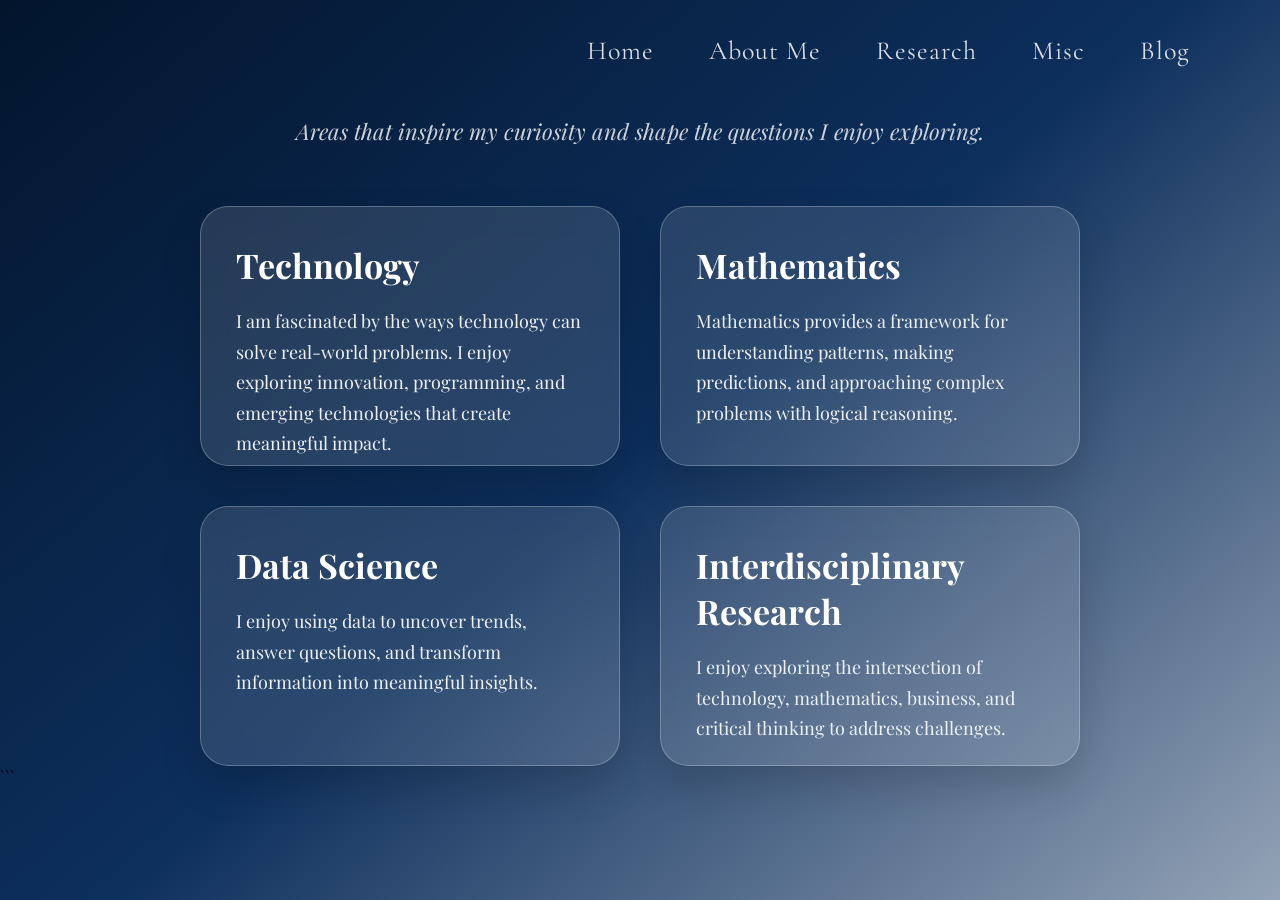
==== research.html @ 1c43e142 "Add full website" ====
<!DOCTYPE html>
<html lang="en">

<head>

<meta charset="UTF-8">

<meta name="viewport" content="width=device-width, initial-scale=1.0">

<title>Research | Sanvi Inturi</title>

<link rel="stylesheet" href="style.css">

<link rel="preconnect" href="https://fonts.googleapis.com">

<link rel="preconnect" href="https://fonts.gstatic.com" crossorigin>

<link href="https://fonts.googleapis.com/css2?family=Cormorant+Garamond:wght@500;700&family=Playfair+Display:wght@700;900&display=swap" rel="stylesheet">

</head>

<body>

<header>

<nav>

<a href="index.html">Home</a>

<a href="about.html">About Me</a>

<a href="research.html">Research</a>

<a href="miscellaneous.html">Misc</a>

<a href="blog.html">Blog</a>

</nav>

</header>

<p class="research-subtitle">

Areas that inspire my curiosity and shape the questions I enjoy exploring.

</p>


<section class="research-container">

<div class="interest-card i1">

<h2>Technology</h2>

<p>

I am fascinated by the ways technology can solve real-world problems. I enjoy exploring innovation, programming, and emerging technologies that create meaningful impact.

</p>

</div>


<div class="interest-card i2">

<h2>Mathematics</h2>

<p>

Mathematics provides a framework for understanding patterns, making predictions, and approaching complex problems with logical reasoning.

</p>

</div>


<div class="interest-card i3">

<h2>Data Science</h2>

<p>

I enjoy using data to uncover trends, answer questions, and transform information into meaningful insights.

</p>

</div>


<div class="interest-card i4">

<h2>Interdisciplinary Research</h2>

<p>

I enjoy exploring the intersection of technology, mathematics, business, and critical thinking to address challenges.

</p>

</div>

</section>

</body>

</html>
```
---- style.css ----
*{
    margin:0;
    padding:0;
    box-sizing:border-box;
}

body{

min-height:100vh;

font-family:'Playfair Display', serif;

background:linear-gradient(
140deg,
#03152d 0%,
#0d2f5c 50%,
#ffffff 140%
);

background-repeat:no-repeat;

overflow-x:hidden;
}

/* NAVIGATION */

header{

    padding:35px 90px;
}

nav{

    display:flex;

    justify-content:flex-end;

    gap:55px;
}

nav a{

    text-decoration:none;

    font-family:'Cormorant Garamond', serif;

    font-size:26px;

    color:rgba(255,255,255,0.85);

    letter-spacing:1px;

    transition:0.3s ease;
}

nav a:hover{

    color:white;

    transform:translateY(-2px);
}


/* HOMEPAGE LAYOUT */

.hero{

    height:80vh;

    display:flex;

    justify-content:space-between;

    align-items:center;

    padding:0 100px;
}


/* LEFT SIDE */

.left-side{

    width:55%;
}

.left-side h1{

    font-size:120px;

    line-height:0.9;

    color:white;

    letter-spacing:6px;
}

.left-side p{

    margin-top:25px;

    font-size:26px;

    color:white;

    font-style:italic;
}


/* RIGHT SIDE */

.right-side{

    display:flex;

    justify-content:center;

    align-items:center;

    position:relative;
}


/* GLOW */

.right-side::before{

    content:"";

    position:absolute;

    width:420px;

    height:420px;

    border-radius:50%;

    background:rgba(255,255,255,0.12);

    filter:blur(25px);

    z-index:0;
}


/* PHOTO */

.right-side img{

    width:380px;

    height:380px;

    border-radius:50%;

    object-fit:cover;

    border:10px solid white;

    box-shadow:0 15px 40px rgba(0,0,0,0.25);

    position:relative;

    z-index:1;

    opacity:0;

    transform:scale(.96);

    animation:fadeInPhoto 1.4s ease-out forwards;
}


/* PHOTO ANIMATION */

@keyframes fadeInPhoto{

    0%{

        opacity:0;

        transform:scale(.96);
    }

    100%{

        opacity:1;

        transform:scale(1);
    }
}

.page-title{

text-align:center;

margin-top:40px;

font-size:55px;

color:white;
}

/* ABOUT */

.card-stack{

height:70vh;

display:flex;

justify-content:center;

align-items:center;

gap:40px;
}

.card{

width:280px;

height:420px;

background:white;

border-radius:20px;

padding:20px;

box-shadow:0 20px 40px rgba(0,0,0,.2);

opacity:0;

animation:fallIn 1s forwards;
}

.c1{animation-delay:.2s;}

.c2{animation-delay:.5s;}

.c3{animation-delay:.8s;}

.card:hover{

transform:translateY(-15px);

transition:.3s;
}

/* RESEARCH */

.research-grid{

display:flex;

justify-content:center;

gap:35px;

margin-top:70px;
}

.research-card{

width:320px;

height:450px;

background:rgba(255,255,255,.1);

backdrop-filter:blur(10px);

border-radius:25px;

padding:20px;

transition:.3s;
}

.research-card:hover{

transform:translateY(-12px);
}

/* MISC */

.moodboard{

display:grid;

grid-template-columns:repeat(3,220px);

gap:25px;

justify-content:center;

margin-top:60px;
}

.moodbox{

height:220px;

background:white;

border-radius:20px;

transition:.3s;
}

.tall{

height:340px;
}

.wide{

width:465px;
}

.moodbox:hover{

transform:scale(1.04);
}

/* BLOG */

.journal{

width:800px;

margin:50px auto;
}

.journal-entry{

background:white;

padding:40px;

border-radius:25px;

margin-bottom:30px;

transition:.3s;
}

.journal-entry:hover{

transform:translateX(12px);
}

/* PLACEHOLDERS */

.image-placeholder{

height:170px;

background:#d8e3f0;

border-radius:15px;

margin-bottom:20px;
}

.text-placeholder{

height:80px;

background:#eef2f7;

border-radius:15px;
}

/* ANIMATION */

@keyframes fallIn{

0%{

opacity:0;

transform:translateY(-80px);
}

100%{

opacity:1;

transform:translateY(0);
}
}

/* ================= BLOG GRID ================= */

 /* ================= BLOG (CLEAN FIX) ================= */

.blog-container{
    display:flex;
    flex-direction:column;
    align-items:center;
    gap:20px;
    margin-top:60px;
}

/* each blog card */
.blog-post{
    width:700px;
    background:rgba(255,255,255,0.12);
    backdrop-filter:blur(10px);
    border-radius:18px;
    padding:20px;
    color:white;
    transition:0.3s;
}

/* clickable header */
.blog-post summary{
    cursor:pointer;
    list-style:none;
}

.blog-post summary h2{
    font-size:24px;
    margin-bottom:8px;
}

.blog-post summary p{
    opacity:0.85;
}

/* remove default arrow */
.blog-post summary::-webkit-details-marker{
    display:none;
}

/* expanded content */
.blog-content{
    margin-top:15px;
    padding-top:15px;
    border-top:1px solid rgba(255,255,255,0.2);
    line-height:1.6;
}

/* hover effect */
.blog-post:hover{
    transform:translateY(-5px);
} 

/* ================= ABOUT PAGE ================= */

.about-title{

text-align:center;

margin-top:35px;

font-size:60px;

letter-spacing:4px;

color:white;
}


.about-container{

height:100vh;

position:relative;
}


/* CARD */

.about-card{

position:absolute;

width:280px;

height:460px;

background:white;

border-radius:25px;

padding:18px;

box-shadow:0 20px 40px rgba(0,0,0,.22);

cursor:pointer;

transition:all .4s ease;

opacity:0;

animation:scatterIn .9s forwards;
}


/* IMAGE */

.about-card img{

width:100%;

height:190px;

object-fit:cover;

border-radius:18px;

margin-bottom:15px;
}


/* TEXT */

.about-card h2{

color:#03152d;

font-size:30px;

margin-bottom:12px;
}

.about-card p{

font-size:16px;

line-height:1.6;

color:#444;
}


/* CARD POSITIONS */

.card1{

top:180px;

left:12%;

transform:rotate(-12deg);

animation-delay:.2s;
}

.card2{

top:90px;

left:34%;

transform:rotate(9deg);

animation-delay:.5s;
}

.card3{

top:250px;

left:54%;

transform:rotate(-7deg);

animation-delay:.8s;
}

.card4{

top:120px;

left:74%;

transform:rotate(10deg);

animation-delay:1.1s;
}


/* HOVER */

.about-card:hover{

transform:translateY(-10px);

box-shadow:0 30px 60px rgba(0,0,0,.28);
}


/* CLICK */

.about-card:active{

transform:scale(1.08) rotate(0deg);

box-shadow:

0 0 40px rgba(255,255,255,.7),

0 0 80px rgba(255,255,255,.35);

z-index:100;
}


/* FALL ANIMATION */

@keyframes scatterIn{

0%{

opacity:0;

transform:translateY(-120px) scale(.8);
}

100%{

opacity:1;
}

}

/* ================= RESEARCH PAGE ================= */

.research-title{

text-align:center;

margin-top:40px;

font-size:60px;

letter-spacing:4px;

color:white;
}


.research-subtitle{

text-align:center;

margin-top:15px;

font-size:22px;

color:rgba(255,255,255,.8);

font-style:italic;
}


/* GRID */

.research-container{

display:grid;

grid-template-columns:repeat(2, 420px);

gap:40px;

justify-content:center;

margin-top:60px;
}


/* GLASS CARDS */

.interest-card{

padding:35px;

height:260px;

background:rgba(255,255,255,.12);

backdrop-filter:blur(14px);

border:1px solid rgba(255,255,255,.25);

border-radius:28px;

box-shadow:0 20px 40px rgba(0,0,0,.15);

opacity:0;

animation:researchAppear 1s forwards;

transition:all .35s ease;
}


/* STAGGERED ENTRANCE */

.i1{animation-delay:.2s;}

.i2{animation-delay:.5s;}

.i3{animation-delay:.8s;}

.i4{animation-delay:1.1s;}


/* HOVER EFFECT */

.interest-card:hover{

transform:translateY(-10px);

border:1px solid white;

box-shadow:

0 0 25px rgba(255,255,255,.2),

0 20px 40px rgba(0,0,0,.18);
}


/* TEXT */

.interest-card h2{

font-size:34px;

margin-bottom:18px;

color:white;
}

.interest-card p{

font-size:18px;

line-height:1.7;

color:#eef2f7;
}


/* ENTRANCE ANIMATION */

@keyframes researchAppear{

0%{

opacity:0;

transform:translateY(50px);
}

100%{

opacity:1;

transform:translateY(0);
}

}


/* ================= MISC PAGE ================= */

.book-wrapper{

display:flex;

justify-content:center;

align-items:center;

height:750px;

position:relative;
}

/* HIDE CHECKBOX */

#openBook{

display:none;
}

/* REGAL COVER */

.book-cover{

width:300px;

height:420px;

background:linear-gradient(
145deg,
#041427,
#0d2f5c,
#163f73
);

border-radius:10px;

box-shadow:0 30px 60px rgba(0,0,0,.28);

cursor:pointer;

display:flex;

justify-content:center;

align-items:center;

transition:all .8s ease;

animation:floatBook 3s ease-in-out infinite;

z-index:10;
}

.cover-design{

width:85%;

height:85%;

border:3px solid #d6b76b;

display:flex;

flex-direction:column;

justify-content:center;

align-items:center;

padding:30px;
}

.gold-line{

width:120px;

height:2px;

background:#d6b76b;

margin:25px 0;
}

.book-cover h2{

font-size:34px;

text-align:center;

color:#d6b76b;

letter-spacing:2px;
}

.book-cover p{

margin-top:20px;

font-size:18px;

color:white;

letter-spacing:3px;
}

/* NOTEBOOK */

.notebook{
    display: flex;
    width: 0;
    opacity: 0;
    overflow: hidden;
    transition: all 1s ease;

    justify-content: center;
    margin: 0 auto;

    position: absolute;
    left: 50%;
    transform: translateX(-50%);
}

#openBook:checked ~ .book-cover{

transform:scale(.15);

opacity:0;

pointer-events:none;
}

#openBook:checked ~ .notebook{
    width: 900px;
    opacity: 1;
}

/* PAGES */

.left-page,

.right-page{

width:450px;

height:550px;

background:white;

padding:28px;

display:flex;

flex-direction:column;

justify-content:space-evenly;

box-shadow:0 20px 50px rgba(0,0,0,.22);
}

.left-page{

border-right:2px solid #d7d7d7;

border-radius:18px 0 0 18px;
}

.right-page{

border-radius:0 18px 18px 0;
}

/* FACTS */

.fact{

border:2px solid #0d2f5c;

padding:20px;

border-radius:16px;

transition:.3s ease;
}

.fact:hover{

transform:translateY(-6px);

box-shadow:0 15px 30px rgba(0,0,0,.15);
}

.fact h3{

font-size:24px;

color:#03152d;

margin-bottom:10px;
}

.fact p{

font-size:15px;

line-height:1.6;

color:#444;
}

/* FLOATING COVER */

@keyframes floatBook{

0%{

transform:translateY(0);
}

50%{

transform:translateY(-10px);
}

100%{

transform:translateY(0);
}

}

.contact-info{

display:flex;

align-items:center;

gap:12px;

margin-top:30px;

}

.mail-icon{

font-size:24px;

color:white;

}

.contact-info a{

text-decoration:none;

color:rgba(255,255,255,.9);

font-size:20px;

transition:.3s ease;

}

.contact-info a:hover{

color:white;

}
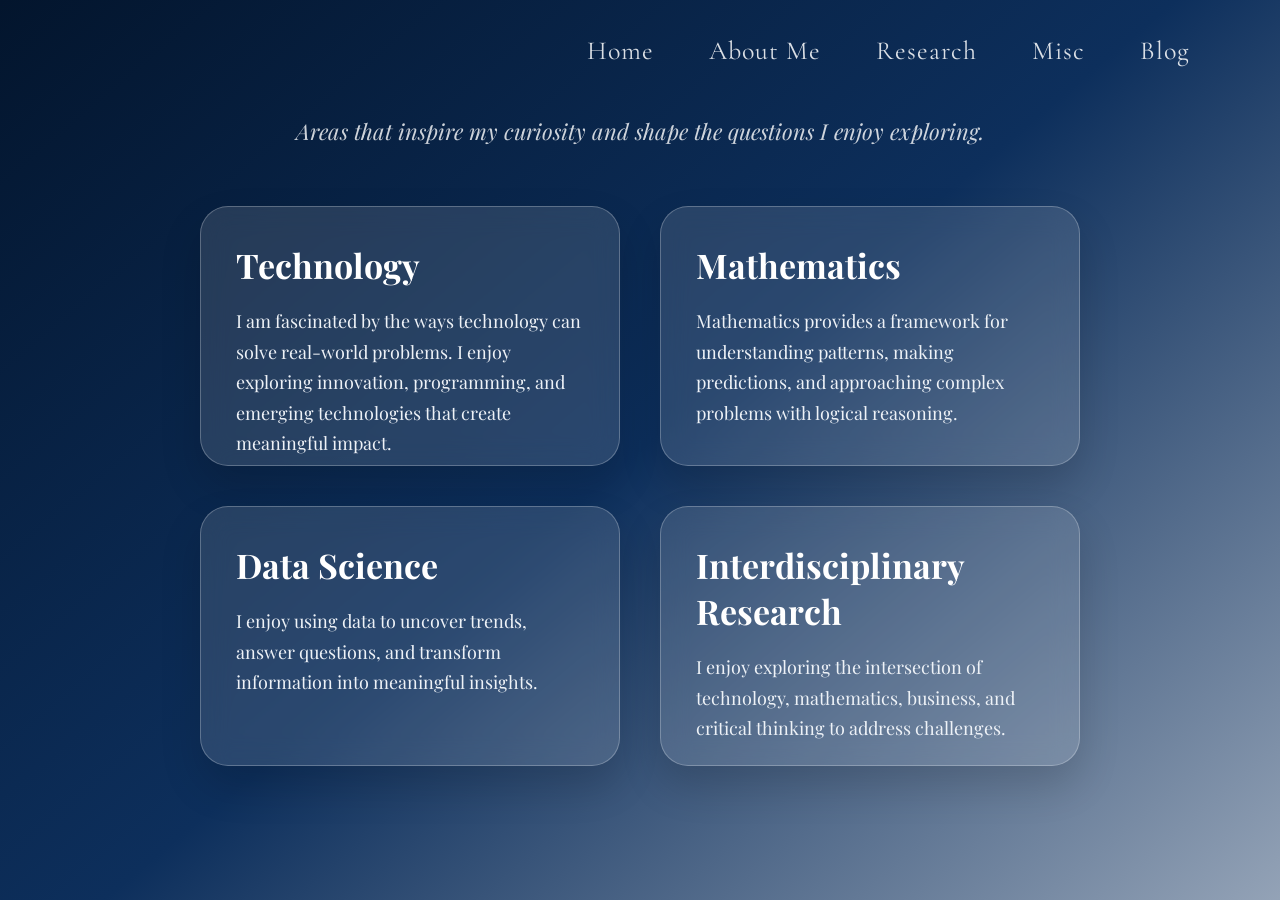
==== commit 5edd2809: "Full mobile redesign overhaul" ====
--- a/research.html
+++ b/research.html
@@ -105,4 +105,4 @@
 </body>
 
 </html>
-```
+
--- a/style.css
+++ b/style.css
@@ -1,3 +1,7 @@
+html, body {
+  width: 100%;
+  overflow-x: hidden;
+}
 
 *{
     margin:0;
@@ -1039,4 +1043,218 @@
 
 color:white;
 
+}
+
+@media (max-width: 768px) {
+
+  /* ===================== */
+  /* GLOBAL FIXES          */
+  /* ===================== */
+
+  html, body {
+    overflow-x: hidden;
+    width: 100%;
+  }
+
+  header {
+    padding: 18px 20px;
+  }
+
+  nav {
+    flex-wrap: wrap;
+    justify-content: center;
+    gap: 12px;
+  }
+
+  nav a {
+    font-size: 16px;
+  }
+
+  /* ===================== */
+  /* HERO (HOME PAGE)      */
+  /* ===================== */
+
+  .hero {
+    flex-direction: column;
+    justify-content: center;
+    align-items: center;
+    text-align: center;
+    padding: 40px 20px;
+    height: auto;
+    gap: 22px;
+  }
+
+  .left-side {
+    width: 100%;
+  }
+
+  .left-side h1 {
+    font-size: 42px;
+    letter-spacing: 2px;
+    line-height: 1.05;
+  }
+
+  .left-side p {
+    font-size: 16px;
+    margin-top: 10px;
+  }
+
+  /* EMAIL CENTER FIX */
+  .contact-info {
+    display: flex;
+    justify-content: center;
+    align-items: center;
+    gap: 10px;
+    width: 100%;
+    margin-top: 18px;
+  }
+
+  .contact-info a {
+    font-size: 15px;
+  }
+
+  /* IMAGE */
+  .right-side img {
+    width: 220px;
+    height: 220px;
+  }
+
+  .right-side::before {
+    width: 240px;
+    height: 240px;
+  }
+
+  /* ===================== */
+  /* TITLES                */
+  /* ===================== */
+
+  .page-title,
+  .about-title,
+  .research-title {
+    font-size: 30px;
+    margin-top: 30px;
+  }
+
+  /* ===================== */
+  /* ABOUT (STACK CARDS)   */
+  /* ===================== */
+
+  .about-container {
+    height: auto;
+    padding: 60px 0;
+    position: relative;
+  }
+
+  .about-card {
+    position: absolute;
+    width: 88%;
+    max-width: 340px;
+    opacity: 0;
+    transform: scale(0.92);
+    transition: all 0.4s ease;
+    animation: none;
+  }
+
+  .about-card.active {
+    opacity: 1;
+    transform: scale(1);
+    z-index: 5;
+  }
+
+  /* arrows */
+  .about-nav {
+    position: absolute;
+    bottom: -60px;
+    display: flex;
+    gap: 25px;
+  }
+
+  .about-nav button {
+    background: rgba(255,255,255,0.15);
+    border: 1px solid rgba(255,255,255,0.4);
+    color: white;
+    font-size: 18px;
+    padding: 10px 14px;
+    border-radius: 12px;
+  }
+
+  /* ===================== */
+  /* RESEARCH              */
+  /* ===================== */
+
+  .research-container {
+    grid-template-columns: 1fr;
+    padding: 0 20px;
+    gap: 20px;
+  }
+
+  .interest-card {
+    height: auto;
+  }
+
+  /* ===================== */
+  /* BLOG                  */
+  /* ===================== */
+
+  .blog-post {
+    width: 90%;
+  }
+
+  /* ===================== */
+  /* MISC (LIST STYLE)     */
+  /* ===================== */
+
+  .moodboard {
+    display: flex;
+    flex-direction: column;
+    align-items: center;
+    gap: 14px;
+    padding: 20px;
+  }
+
+  .moodbox {
+    width: 90%;
+    max-width: 320px;
+    height: 120px;
+    border-radius: 16px;
+  }
+
+  .tall {
+    height: 160px;
+  }
+
+  .wide {
+    width: 90%;
+  }
+
+  /* ===================== */
+  /* BOOK (NO OVERFLOW)    */
+  /* ===================== */
+
+  .book-wrapper {
+    min-height: 100vh;
+    height: auto;
+    padding: 60px 0;
+    display: flex;
+    justify-content: center;
+    align-items: center;
+  }
+
+  .book-cover {
+    width: 200px;
+    height: 300px;
+  }
+
+  #openBook:checked ~ .notebook {
+    width: 92%;
+    max-width: 360px;
+    flex-direction: column;
+    align-items: center;
+  }
+
+  .left-page,
+  .right-page {
+    width: 100%;
+    height: auto;
+  }
 }
